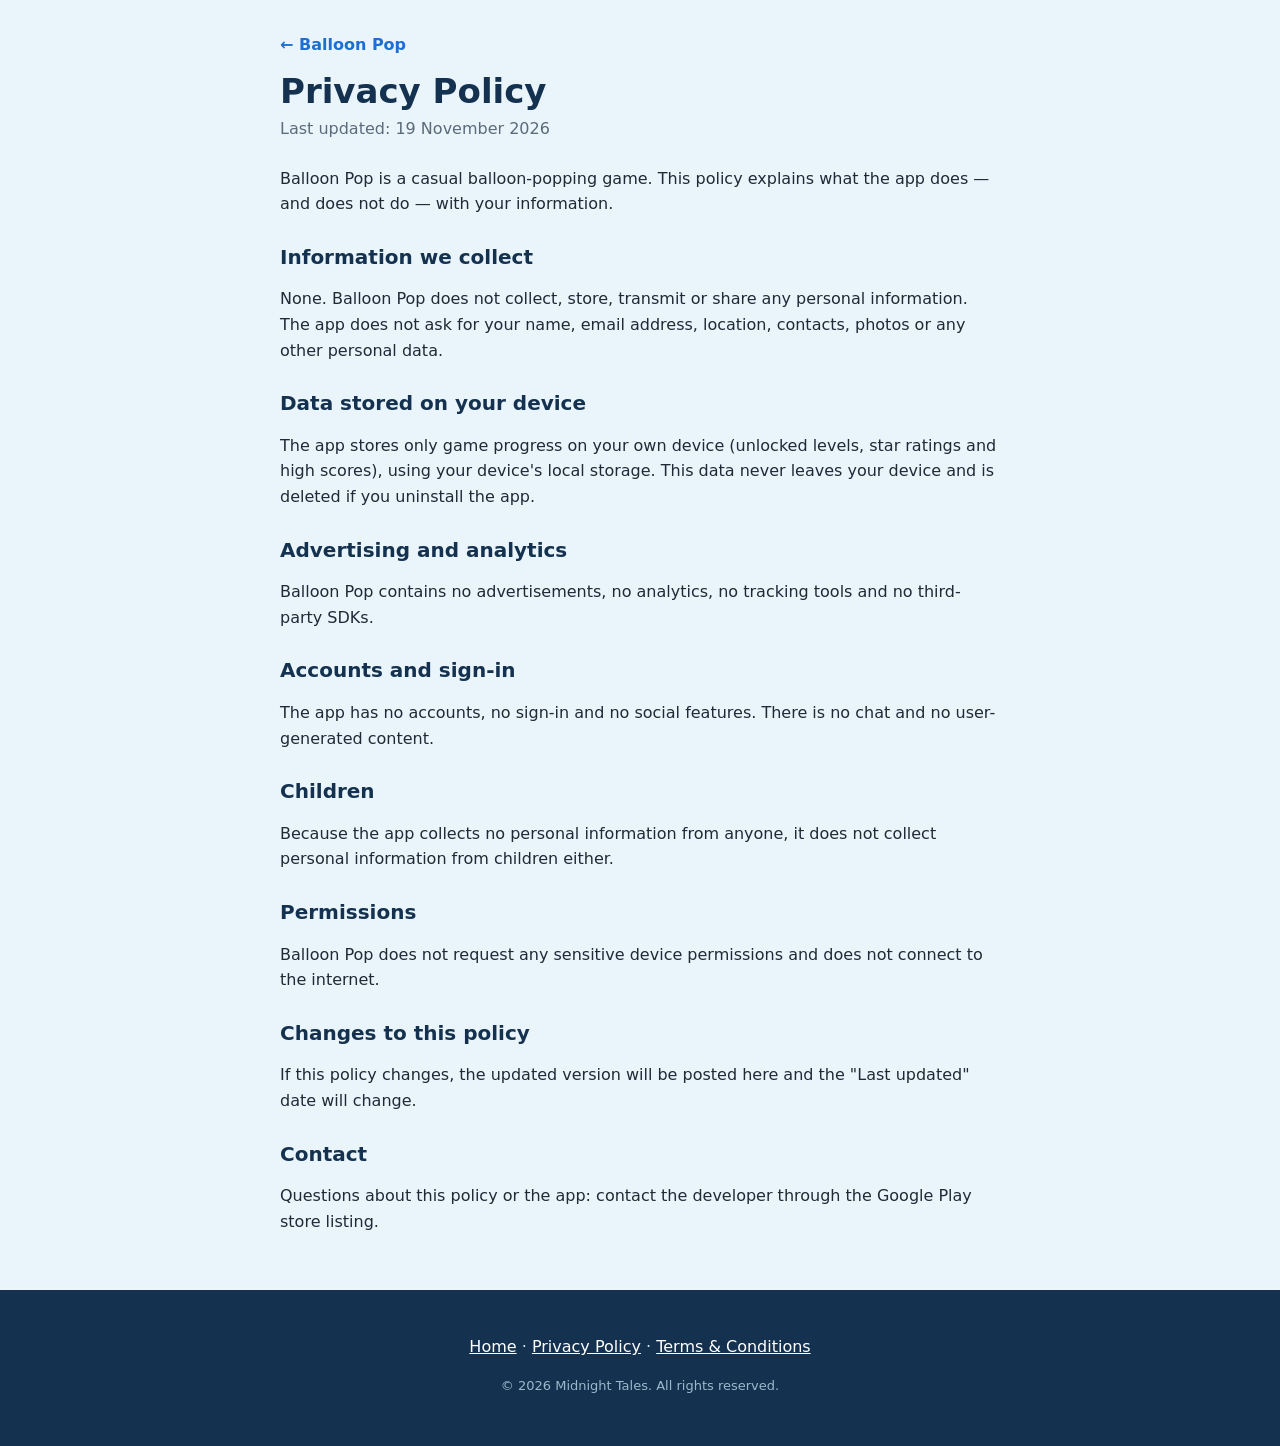
==== privacy-policy.html @ a08adcc6 "Balloon Pop website: landing page, privacy policy and terms" ====
<!DOCTYPE html>
<html lang="en">
<head>
<meta charset="utf-8">
<meta name="viewport" content="width=device-width, initial-scale=1">
<title>Privacy Policy — Balloon Pop</title>
<meta name="description" content="Balloon Pop does not collect, store or share any personal information.">
<link rel="stylesheet" href="style.css">
<link rel="icon" href="assets/icon-512x512.png">
</head>
<body>
<header class="page-head">
  <a class="back" href="index.html">← Balloon Pop</a>
  <h1>Privacy Policy</h1>
  <p class="updated">Last updated: 19 November 2026</p>
</header>
<main class="legal">
  <p>Balloon Pop is a casual balloon-popping game. This policy explains what the app does — and does not do — with your information.</p>

  <h2>Information we collect</h2>
  <p>None. Balloon Pop does not collect, store, transmit or share any personal information. The app does not ask for your name, email address, location, contacts, photos or any other personal data.</p>

  <h2>Data stored on your device</h2>
  <p>The app stores only game progress on your own device (unlocked levels, star ratings and high scores), using your device's local storage. This data never leaves your device and is deleted if you uninstall the app.</p>

  <h2>Advertising and analytics</h2>
  <p>Balloon Pop contains no advertisements, no analytics, no tracking tools and no third-party SDKs.</p>

  <h2>Accounts and sign-in</h2>
  <p>The app has no accounts, no sign-in and no social features. There is no chat and no user-generated content.</p>

  <h2>Children</h2>
  <p>Because the app collects no personal information from anyone, it does not collect personal information from children either.</p>

  <h2>Permissions</h2>
  <p>Balloon Pop does not request any sensitive device permissions and does not connect to the internet.</p>

  <h2>Changes to this policy</h2>
  <p>If this policy changes, the updated version will be posted here and the "Last updated" date will change.</p>

  <h2>Contact</h2>
  <p>Questions about this policy or the app: contact the developer through the Google Play store listing.</p>
</main>
<footer>
  <p><a href="index.html">Home</a> · <a href="privacy-policy.html">Privacy Policy</a> · <a href="terms.html">Terms &amp; Conditions</a></p>
  <p class="small">© 2026 Midnight Tales. All rights reserved.</p>
</footer>
</body>
</html>
---- style.css ----
* { box-sizing: border-box; }
body {
  margin: 0;
  font-family: system-ui, -apple-system, "Segoe UI", Arial, sans-serif;
  color: #1f2a37;
  background: #eaf4fb;
  line-height: 1.6;
}
a { color: #1d6fd1; }
h1, h2, h3 { color: #14324f; line-height: 1.25; }
h2 { margin-top: 0; }

/* ---------- hero ---------- */
.hero {
  text-align: center;
  padding: 56px 20px 48px;
  background: linear-gradient(180deg, #3a8ce8 0%, #7cc0f2 70%, #eaf4fb 100%);
  color: #fff;
}
.hero-icon { width: 120px; height: 120px; border-radius: 28px; box-shadow: 0 8px 24px rgba(0,0,0,.25); }
.hero h1 { font-size: 52px; margin: 16px 0 4px; color: #fff; }
.hero h1 span { color: #ff5a4e; }
.tagline { font-size: 20px; margin: 0 0 8px; }
.soon {
  display: inline-block;
  background: rgba(255,255,255,.9);
  color: #14324f;
  font-weight: 700;
  padding: 6px 16px;
  border-radius: 999px;
  margin: 10px 0 20px;
}
.hero-cta { display: flex; gap: 12px; justify-content: center; flex-wrap: wrap; }
.btn {
  display: inline-block;
  background: #e8483f;
  color: #fff;
  font-weight: 700;
  text-decoration: none;
  padding: 12px 26px;
  border-radius: 999px;
  box-shadow: 0 4px 14px rgba(0,0,0,.2);
}
.btn.ghost { background: #fff; color: #14324f; }

/* ---------- sections ---------- */
main { max-width: 960px; margin: 0 auto; padding: 8px 20px 40px; }
section { margin: 40px 0; }
.cards { display: grid; grid-template-columns: repeat(auto-fit, minmax(200px, 1fr)); gap: 16px; }
.card {
  background: #fff;
  border-radius: 16px;
  padding: 20px;
  box-shadow: 0 2px 10px rgba(20,50,79,.08);
}
.card h3 { margin: 10px 0 4px; }
.card p { margin: 0; }
.dot { width: 28px; height: 28px; border-radius: 50%; }
.dot.red { background: #e8483f; }
.dot.gold { background: #f5b81e; }
.dot.bomb { background: #2b2b2b; }
.dot.combo { background: linear-gradient(135deg, #e8483f, #f5b81e); }
.features { columns: 2; column-gap: 32px; padding-left: 20px; }
.features li { margin-bottom: 8px; }
.shots { display: grid; grid-template-columns: repeat(auto-fit, minmax(240px, 1fr)); gap: 16px; }
.shots figure { margin: 0; background: #fff; border-radius: 16px; padding: 12px; box-shadow: 0 2px 10px rgba(20,50,79,.08); }
.shots img { width: 100%; border-radius: 10px; display: block; }
.shots figcaption { text-align: center; font-weight: 600; margin-top: 10px; }
.privacy-note { background: #fff; border-radius: 16px; padding: 24px; box-shadow: 0 2px 10px rgba(20,50,79,.08); }

/* ---------- legal pages ---------- */
.page-head { max-width: 760px; margin: 0 auto; padding: 32px 20px 0; }
.page-head h1 { font-size: 34px; margin: 12px 0 4px; }
.updated { color: #5b6b7a; margin: 0; }
.back { font-weight: 600; text-decoration: none; }
.legal { max-width: 760px; }
.legal h2 { margin-top: 28px; font-size: 20px; }

/* ---------- footer ---------- */
footer {
  text-align: center;
  padding: 28px 20px 36px;
  background: #14324f;
  color: #cfe2f2;
}
footer a { color: #fff; }
footer .small { font-size: 13px; color: #9db8cc; }

@media (max-width: 600px) {
  .hero h1 { font-size: 38px; }
  .tagline { font-size: 17px; }
  .features { columns: 1; }
}
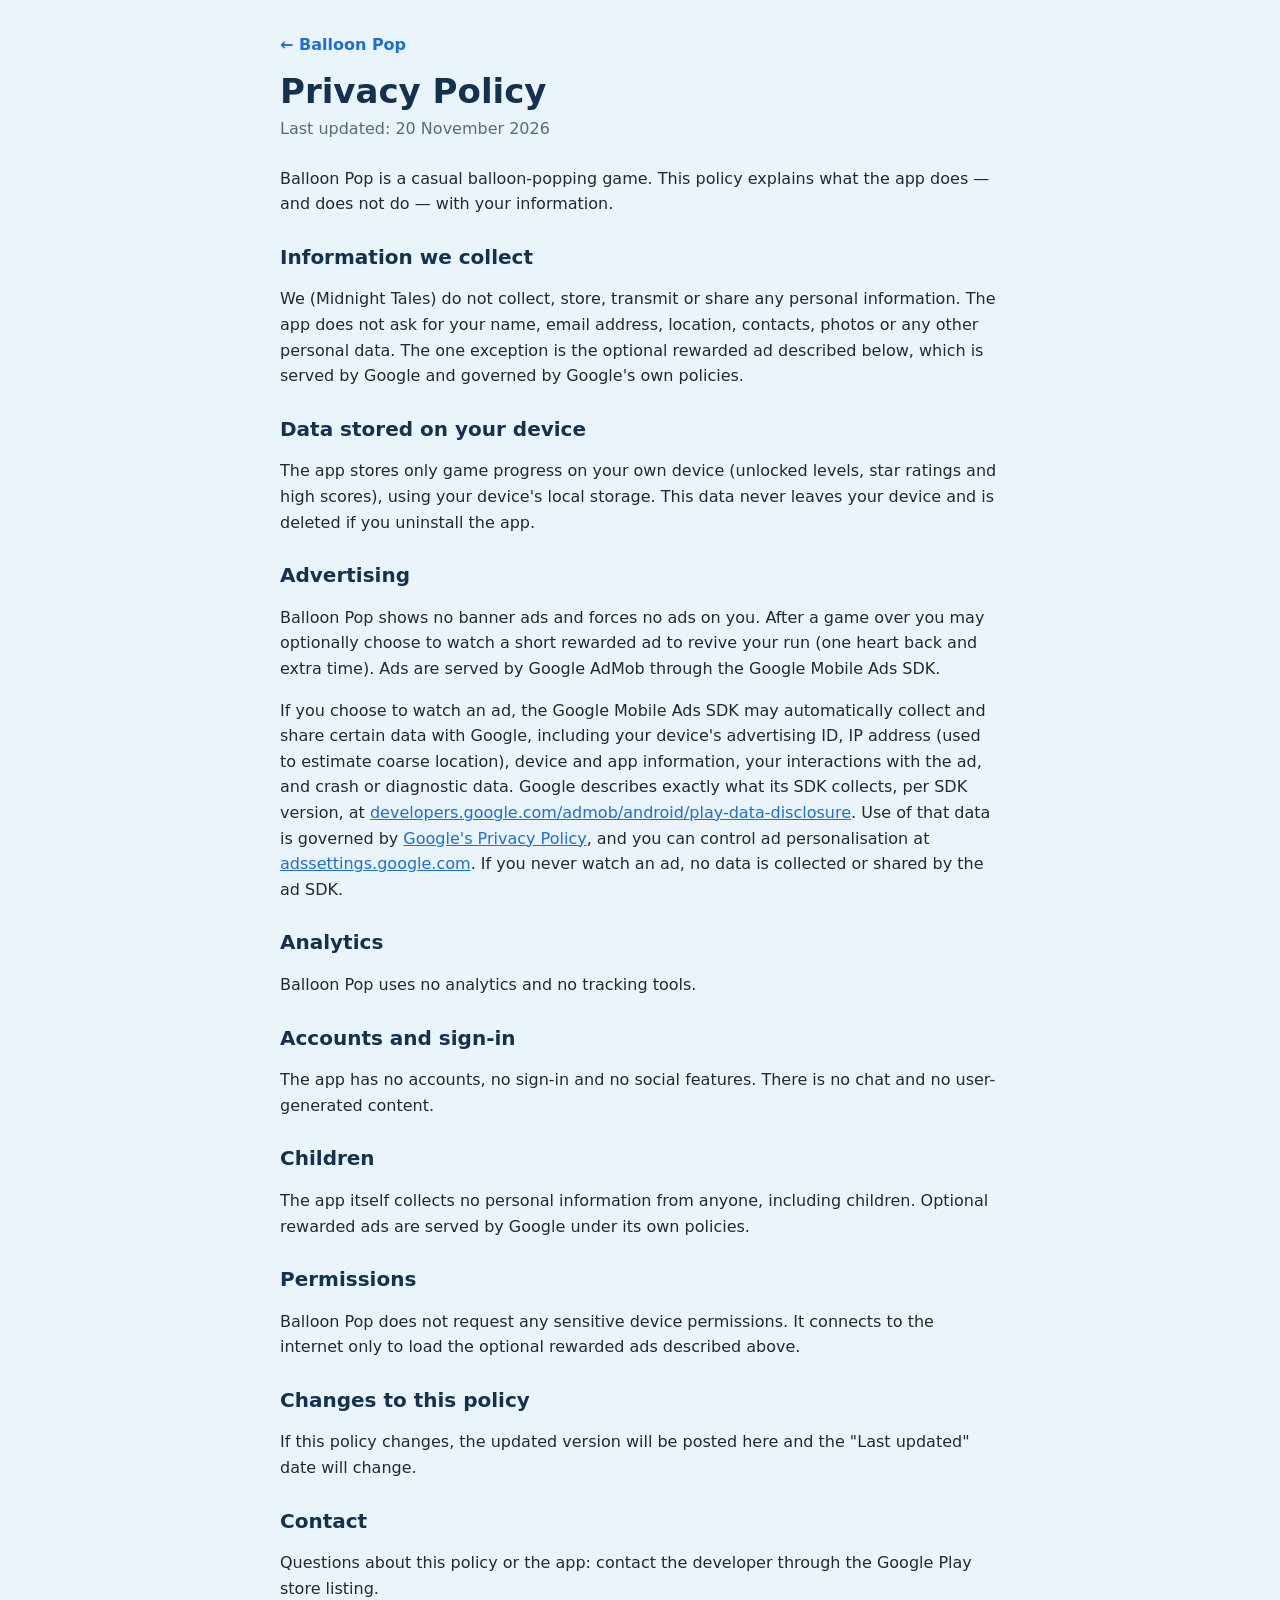
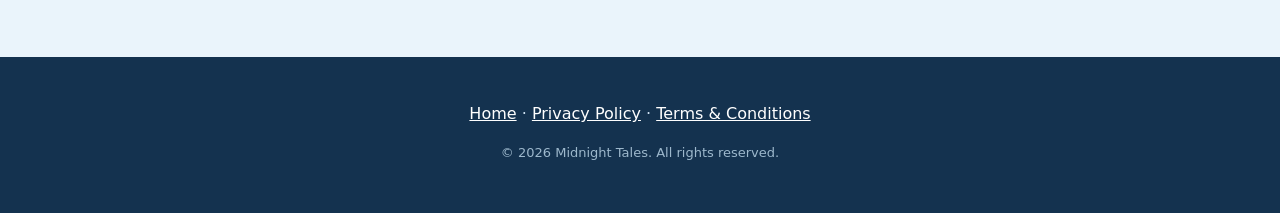
==== commit 52ba3193: "Update privacy-policy.html" ====
--- a/privacy-policy.html
+++ b/privacy-policy.html
@@ -4,7 +4,7 @@
 <meta charset="utf-8">
 <meta name="viewport" content="width=device-width, initial-scale=1">
 <title>Privacy Policy — Balloon Pop</title>
-<meta name="description" content="Balloon Pop does not collect, store or share any personal information.">
+<meta name="description" content="Balloon Pop does not collect, store or share any personal information itself; optional rewarded ads are served by Google AdMob.">
 <link rel="stylesheet" href="style.css">
 <link rel="icon" href="assets/icon-512x512.png">
 </head>
@@ -12,28 +12,31 @@
 <header class="page-head">
   <a class="back" href="index.html">← Balloon Pop</a>
   <h1>Privacy Policy</h1>
-  <p class="updated">Last updated: 19 November 2026</p>
+  <p class="updated">Last updated: 20 November 2026</p>
 </header>
 <main class="legal">
   <p>Balloon Pop is a casual balloon-popping game. This policy explains what the app does — and does not do — with your information.</p>
 
   <h2>Information we collect</h2>
-  <p>None. Balloon Pop does not collect, store, transmit or share any personal information. The app does not ask for your name, email address, location, contacts, photos or any other personal data.</p>
+  <p>We (Midnight Tales) do not collect, store, transmit or share any personal information. The app does not ask for your name, email address, location, contacts, photos or any other personal data. The one exception is the optional rewarded ad described below, which is served by Google and governed by Google's own policies.</p>
 
   <h2>Data stored on your device</h2>
   <p>The app stores only game progress on your own device (unlocked levels, star ratings and high scores), using your device's local storage. This data never leaves your device and is deleted if you uninstall the app.</p>
 
-  <h2>Advertising and analytics</h2>
-  <p>Balloon Pop contains no advertisements, no analytics, no tracking tools and no third-party SDKs.</p>
+  <h2>Advertising</h2>
+  <p>Balloon Pop shows no banner ads and forces no ads on you. After a game over you may optionally choose to watch a short rewarded ad to revive your run (one heart back and extra time). Ads are served by Google AdMob through the Google Mobile Ads SDK.</p>
+  <p>If you choose to watch an ad, the Google Mobile Ads SDK may automatically collect and share certain data with Google, including your device's advertising ID, IP address (used to estimate coarse location), device and app information, your interactions with the ad, and crash or diagnostic data. Google describes exactly what its SDK collects, per SDK version, at <a href="https://developers.google.com/admob/android/play-data-disclosure">developers.google.com/admob/android/play-data-disclosure</a>. Use of that data is governed by <a href="https://policies.google.com/privacy">Google's Privacy Policy</a>, and you can control ad personalisation at <a href="https://adssettings.google.com">adssettings.google.com</a>. If you never watch an ad, no data is collected or shared by the ad SDK.</p>
+  <h2>Analytics</h2>
+  <p>Balloon Pop uses no analytics and no tracking tools.</p>
 
   <h2>Accounts and sign-in</h2>
   <p>The app has no accounts, no sign-in and no social features. There is no chat and no user-generated content.</p>
 
   <h2>Children</h2>
-  <p>Because the app collects no personal information from anyone, it does not collect personal information from children either.</p>
+  <p>The app itself collects no personal information from anyone, including children. Optional rewarded ads are served by Google under its own policies.</p>
 
   <h2>Permissions</h2>
-  <p>Balloon Pop does not request any sensitive device permissions and does not connect to the internet.</p>
+  <p>Balloon Pop does not request any sensitive device permissions. It connects to the internet only to load the optional rewarded ads described above.</p>
 
   <h2>Changes to this policy</h2>
   <p>If this policy changes, the updated version will be posted here and the "Last updated" date will change.</p>
